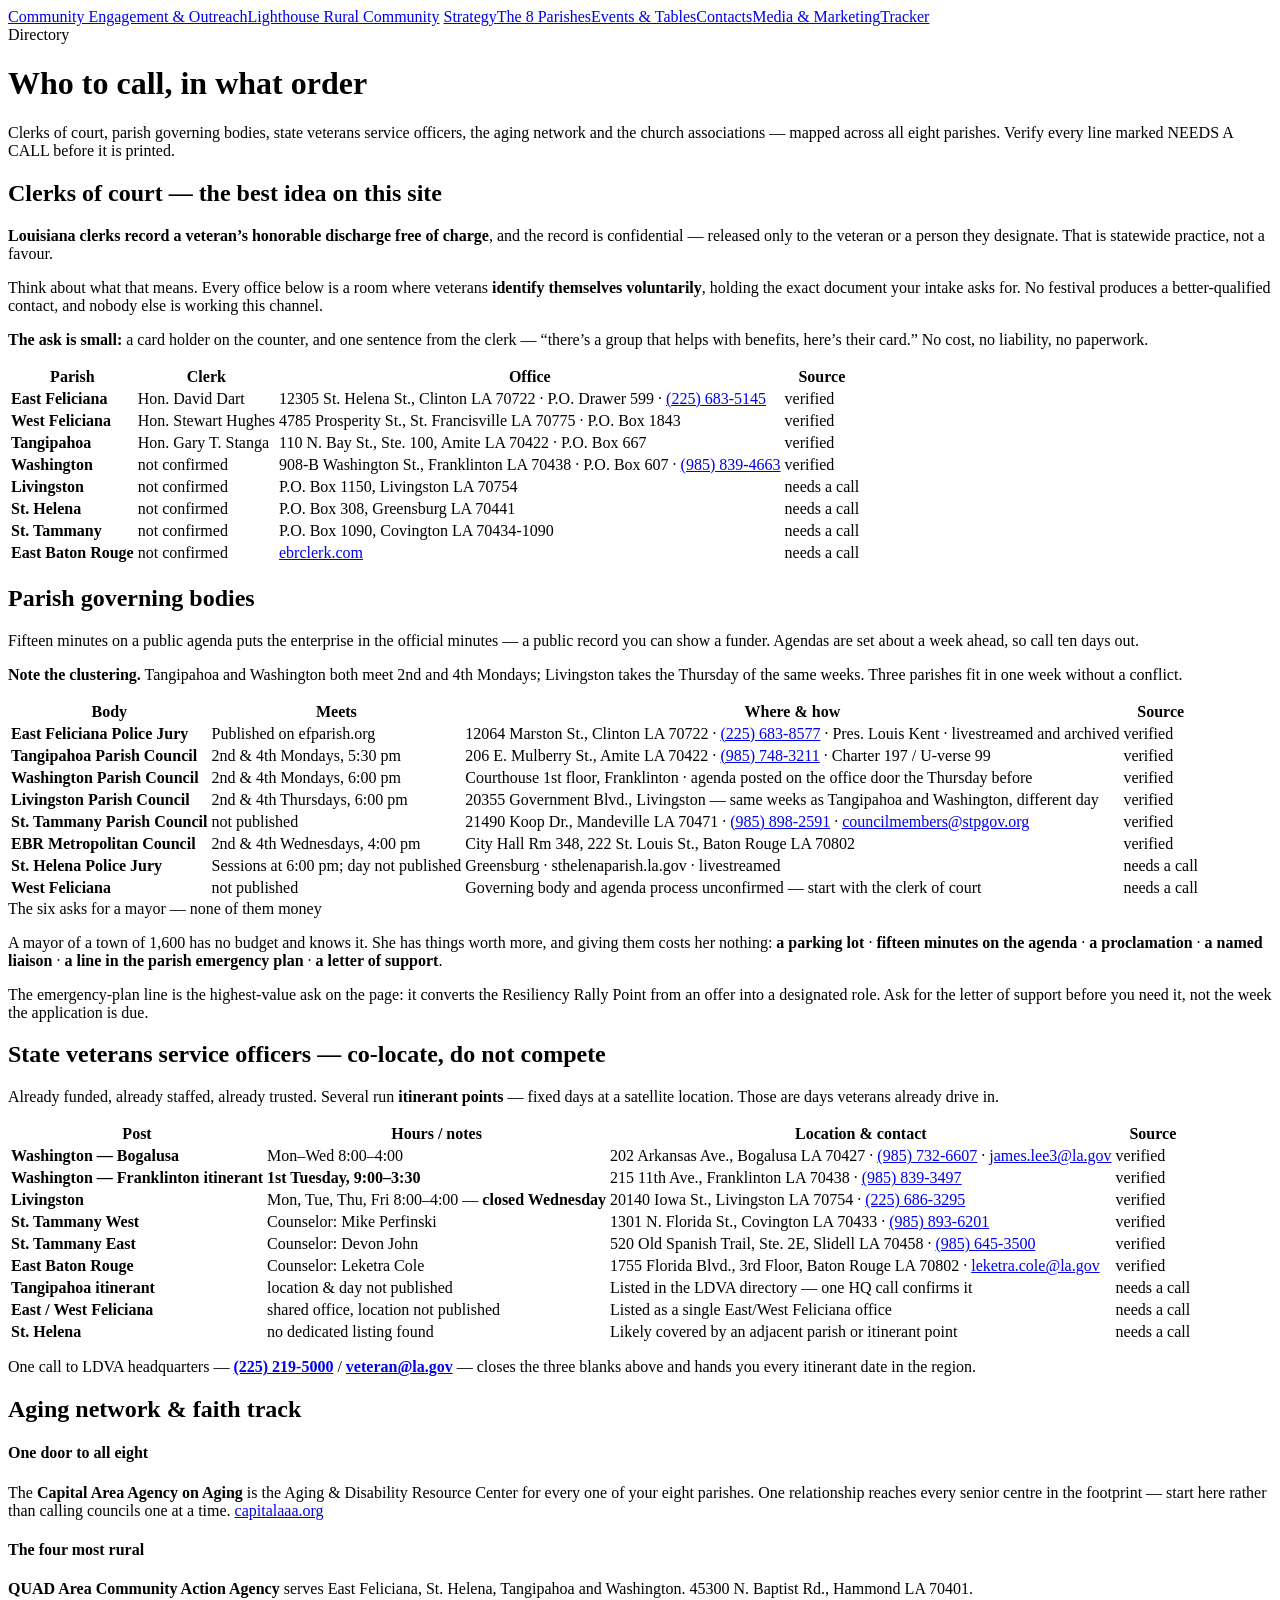
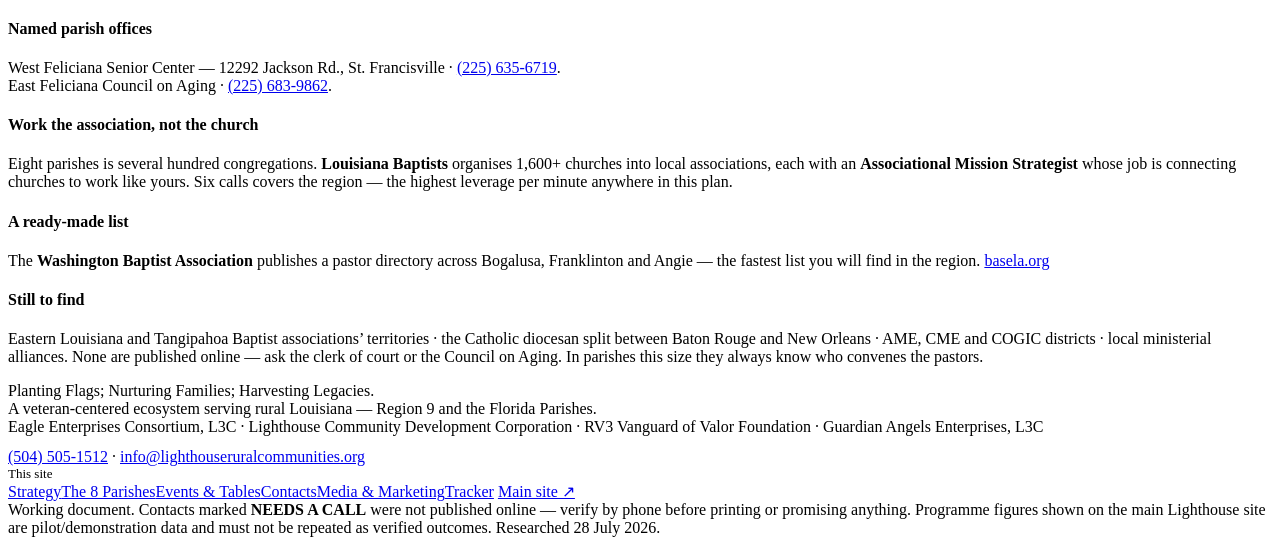
==== contacts.html @ fadeea3f "Add Community Engagement & Outreach site — strategy, parishes, events, contacts, media, tracker" ====
<!DOCTYPE html>
<html lang="en"><head>
<meta charset="utf-8"><meta name="viewport" content="width=device-width, initial-scale=1">
<title>Contacts Directory · Community Engagement & Outreach</title>
<meta name="description" content="Clerks of court, parish councils, LDVA service offices, aging network and faith associations across the eight parishes.">
<link rel="stylesheet" href="css/site.css">
</head><body>
<nav class="nav"><div class="wrap">
  <a class="brand" href="index.html">Community Engagement &amp; Outreach<span>Lighthouse Rural Community</span></a>
  <a class="l" href="index.html">Strategy</a><a class="l" href="parishes.html">The 8 Parishes</a><a class="l" href="events.html">Events & Tables</a><a class="l on" href="contacts.html">Contacts</a><a class="l" href="media.html">Media & Marketing</a><a class="l" href="tracker.html">Tracker</a>
</div></nav>
<header class="hero"><div class="wrap"><div class="kick">Directory</div><h1>Who to call, in what order</h1><p>Clerks of court, parish governing bodies, state veterans service officers, the aging network and the church associations &mdash; mapped across all eight parishes. Verify every line marked NEEDS A CALL before it is printed.</p></div></header>
<section class=""><div class="wrap">
<h2>Clerks of court &mdash; the best idea on this site</h2>
<p class="lead"><b>Louisiana clerks record a veteran&rsquo;s honorable discharge free of charge</b>, and the record is
confidential &mdash; released only to the veteran or a person they designate. That is statewide practice, not a favour.</p>
<p>Think about what that means. Every office below is a room where veterans <b>identify themselves voluntarily</b>,
holding the exact document your intake asks for. No festival produces a better-qualified contact, and nobody
else is working this channel.</p>
<p><b>The ask is small:</b> a card holder on the counter, and one sentence from the clerk &mdash; &ldquo;there&rsquo;s a group
that helps with benefits, here&rsquo;s their card.&rdquo; No cost, no liability, no paperwork.</p>
<div class="scroll"><table class="tbl"><thead><tr><th>Parish</th><th>Clerk</th><th>Office</th><th>Source</th></tr></thead><tbody><tr><td><b>East Feliciana</b></td><td>Hon. David Dart</td><td>12305 St. Helena St., Clinton LA 70722 &middot; P.O. Drawer 599 &middot; <a href="tel:2256835145">(225) 683-5145</a></td><td><span class="pill v">verified</span></td></tr><tr><td><b>West Feliciana</b></td><td>Hon. Stewart Hughes</td><td>4785 Prosperity St., St. Francisville LA 70775 &middot; P.O. Box 1843</td><td><span class="pill v">verified</span></td></tr><tr><td><b>Tangipahoa</b></td><td>Hon. Gary T. Stanga</td><td>110 N. Bay St., Ste. 100, Amite LA 70422 &middot; P.O. Box 667</td><td><span class="pill v">verified</span></td></tr><tr><td><b>Washington</b></td><td>not confirmed</td><td>908-B Washington St., Franklinton LA 70438 &middot; P.O. Box 607 &middot; <a href="tel:9858394663">(985) 839-4663</a></td><td><span class="pill v">verified</span></td></tr><tr><td><b>Livingston</b></td><td>not confirmed</td><td>P.O. Box 1150, Livingston LA 70754</td><td><span class="pill c">needs a call</span></td></tr><tr><td><b>St. Helena</b></td><td>not confirmed</td><td>P.O. Box 308, Greensburg LA 70441</td><td><span class="pill c">needs a call</span></td></tr><tr><td><b>St. Tammany</b></td><td>not confirmed</td><td>P.O. Box 1090, Covington LA 70434-1090</td><td><span class="pill c">needs a call</span></td></tr><tr><td><b>East Baton Rouge</b></td><td>not confirmed</td><td><a href="https://www.ebrclerk.com/" target="_blank" rel="noopener">ebrclerk.com</a></td><td><span class="pill c">needs a call</span></td></tr></tbody></table></div>
</div></section><section class="alt"><div class="wrap">
<h2>Parish governing bodies</h2>
<p class="lead">Fifteen minutes on a public agenda puts the enterprise in the official minutes &mdash; a public
record you can show a funder. Agendas are set about a week ahead, so call ten days out.</p>
<p><b>Note the clustering.</b> Tangipahoa and Washington both meet 2nd and 4th Mondays; Livingston takes the
Thursday of the same weeks. Three parishes fit in one week without a conflict.</p>
<div class="scroll"><table class="tbl"><thead><tr><th>Body</th><th>Meets</th><th>Where &amp; how</th><th>Source</th></tr></thead><tbody><tr><td><b>East Feliciana Police Jury</b></td><td>Published on efparish.org</td><td>12064 Marston St., Clinton LA 70722 &middot; <a href="tel:2256838577">(225) 683-8577</a> &middot; Pres. Louis Kent &middot; livestreamed and archived</td><td><span class="pill v">verified</span></td></tr><tr><td><b>Tangipahoa Parish Council</b></td><td>2nd &amp; 4th Mondays, 5:30 pm</td><td>206 E. Mulberry St., Amite LA 70422 &middot; <a href="tel:9857483211">(985) 748-3211</a> &middot; Charter 197 / U-verse 99</td><td><span class="pill v">verified</span></td></tr><tr><td><b>Washington Parish Council</b></td><td>2nd &amp; 4th Mondays, 6:00 pm</td><td>Courthouse 1st floor, Franklinton &middot; agenda posted on the office door the Thursday before</td><td><span class="pill v">verified</span></td></tr><tr><td><b>Livingston Parish Council</b></td><td>2nd &amp; 4th Thursdays, 6:00 pm</td><td>20355 Government Blvd., Livingston &mdash; same weeks as Tangipahoa and Washington, different day</td><td><span class="pill v">verified</span></td></tr><tr><td><b>St. Tammany Parish Council</b></td><td>not published</td><td>21490 Koop Dr., Mandeville LA 70471 &middot; <a href="tel:9858982591">(985) 898-2591</a> &middot; <a href="mailto:councilmembers@stpgov.org">councilmembers@stpgov.org</a></td><td><span class="pill v">verified</span></td></tr><tr><td><b>EBR Metropolitan Council</b></td><td>2nd &amp; 4th Wednesdays, 4:00 pm</td><td>City Hall Rm 348, 222 St. Louis St., Baton Rouge LA 70802</td><td><span class="pill v">verified</span></td></tr><tr><td><b>St. Helena Police Jury</b></td><td>Sessions at 6:00 pm; day not published</td><td>Greensburg &middot; sthelenaparish.la.gov &middot; livestreamed</td><td><span class="pill c">needs a call</span></td></tr><tr><td><b>West Feliciana</b></td><td>not published</td><td>Governing body and agenda process unconfirmed &mdash; start with the clerk of court</td><td><span class="pill c">needs a call</span></td></tr></tbody></table></div>
<div class="callout"><div class="k">The six asks for a mayor &mdash; none of them money</div><p>A mayor of a town of 1,600 has no budget and knows it. She has things worth more, and giving them costs her nothing: <b>a parking lot</b> &middot; <b>fifteen minutes on the agenda</b> &middot; <b>a proclamation</b> &middot; <b>a named liaison</b> &middot; <b>a line in the parish emergency plan</b> &middot; <b>a letter of support</b>.</p><p>The emergency-plan line is the highest-value ask on the page: it converts the Resiliency Rally Point from an offer into a designated role. Ask for the letter of support before you need it, not the week the application is due.</p></div>
</div></section><section class=""><div class="wrap">
<h2>State veterans service officers &mdash; co-locate, do not compete</h2>
<p class="lead">Already funded, already staffed, already trusted. Several run <b>itinerant points</b> &mdash; fixed
days at a satellite location. Those are days veterans already drive in.</p>
<div class="scroll"><table class="tbl"><thead><tr><th>Post</th><th>Hours / notes</th><th>Location &amp; contact</th><th>Source</th></tr></thead><tbody><tr><td><b>Washington &mdash; Bogalusa</b></td><td>Mon&ndash;Wed 8:00&ndash;4:00</td><td>202 Arkansas Ave., Bogalusa LA 70427 &middot; <a href="tel:9857326607">(985) 732-6607</a> &middot; <a href="mailto:james.lee3@la.gov">james.lee3@la.gov</a></td><td><span class="pill v">verified</span></td></tr><tr><td><b>Washington &mdash; Franklinton itinerant</b></td><td><b>1st Tuesday, 9:00&ndash;3:30</b></td><td>215 11th Ave., Franklinton LA 70438 &middot; <a href="tel:9858393497">(985) 839-3497</a></td><td><span class="pill v">verified</span></td></tr><tr><td><b>Livingston</b></td><td>Mon, Tue, Thu, Fri 8:00&ndash;4:00 &mdash; <b>closed Wednesday</b></td><td>20140 Iowa St., Livingston LA 70754 &middot; <a href="tel:2256863295">(225) 686-3295</a></td><td><span class="pill v">verified</span></td></tr><tr><td><b>St. Tammany West</b></td><td>Counselor: Mike Perfinski</td><td>1301 N. Florida St., Covington LA 70433 &middot; <a href="tel:9858936201">(985) 893-6201</a></td><td><span class="pill v">verified</span></td></tr><tr><td><b>St. Tammany East</b></td><td>Counselor: Devon John</td><td>520 Old Spanish Trail, Ste. 2E, Slidell LA 70458 &middot; <a href="tel:9856453500">(985) 645-3500</a></td><td><span class="pill v">verified</span></td></tr><tr><td><b>East Baton Rouge</b></td><td>Counselor: Leketra Cole</td><td>1755 Florida Blvd., 3rd Floor, Baton Rouge LA 70802 &middot; <a href="mailto:leketra.cole@la.gov">leketra.cole@la.gov</a></td><td><span class="pill v">verified</span></td></tr><tr><td><b>Tangipahoa itinerant</b></td><td>location &amp; day not published</td><td>Listed in the LDVA directory &mdash; one HQ call confirms it</td><td><span class="pill c">needs a call</span></td></tr><tr><td><b>East / West Feliciana</b></td><td>shared office, location not published</td><td>Listed as a single East/West Feliciana office</td><td><span class="pill c">needs a call</span></td></tr><tr><td><b>St. Helena</b></td><td>no dedicated listing found</td><td>Likely covered by an adjacent parish or itinerant point</td><td><span class="pill c">needs a call</span></td></tr></tbody></table></div>
<p style="margin-top:14px">One call to LDVA headquarters &mdash; <b><a href="tel:2252195000">(225) 219-5000</a></b> /
<b><a href="mailto:veteran@la.gov">veteran@la.gov</a></b> &mdash; closes the three blanks above and hands you every
itinerant date in the region.</p>
</div></section><section class="alt"><div class="wrap">
<h2>Aging network &amp; faith track</h2>
<div class="grid">
<div class="card green"><h4>One door to all eight</h4>
<p>The <b>Capital Area Agency on Aging</b> is the Aging &amp; Disability Resource Center for every one of your eight
parishes. One relationship reaches every senior centre in the footprint &mdash; start here rather than calling
councils one at a time. <a href="https://www.capitalaaa.org/services-by-parish/" target="_blank" rel="noopener">capitalaaa.org</a></p></div>
<div class="card green"><h4>The four most rural</h4>
<p><b>QUAD Area Community Action Agency</b> serves East Feliciana, St. Helena, Tangipahoa and Washington.
45300 N. Baptist Rd., Hammond LA 70401.</p></div>
<div class="card green"><h4>Named parish offices</h4>
<p>West Feliciana Senior Center &mdash; 12292 Jackson Rd., St. Francisville &middot;
<a href="tel:2256356719">(225) 635-6719</a>.<br>
East Feliciana Council on Aging &middot; <a href="tel:2256839862">(225) 683-9862</a>.</p></div>
<div class="card gold"><h4>Work the association, not the church</h4>
<p>Eight parishes is several hundred congregations. <b>Louisiana Baptists</b> organises 1,600+ churches into local
associations, each with an <b>Associational Mission Strategist</b> whose job is connecting churches to work like
yours. Six calls covers the region &mdash; the highest leverage per minute anywhere in this plan.</p></div>
<div class="card gold"><h4>A ready-made list</h4>
<p>The <b>Washington Baptist Association</b> publishes a pastor directory across Bogalusa, Franklinton and Angie &mdash;
the fastest list you will find in the region. <a href="https://basela.org/washington-baptist-association/" target="_blank" rel="noopener">basela.org</a></p></div>
<div class="card gold"><h4>Still to find</h4>
<p>Eastern Louisiana and Tangipahoa Baptist associations&rsquo; territories &middot; the Catholic diocesan split between
Baton Rouge and New Orleans &middot; AME, CME and COGIC districts &middot; local ministerial alliances. None are published
online &mdash; ask the clerk of court or the Council on Aging. In parishes this size they always know who convenes
the pastors.</p></div>
</div>
</div></section>
<footer><div class="wrap">
  <div><div class="t">Planting Flags; Nurturing Families; Harvesting Legacies.</div>
    <div class="s">A veteran-centered ecosystem serving rural Louisiana &mdash; Region 9 and the Florida Parishes.<br>
    Eagle Enterprises Consortium, L3C &middot; Lighthouse Community Development Corporation &middot;
    RV3 Vanguard of Valor Foundation &middot; Guardian Angels Enterprises, L3C</div>
    <div class="s" style="margin-top:12px"><a href="tel:5045051512">(504) 505-1512</a> &middot;
    <a href="mailto:info@lighthouseruralcommunities.org">info@lighthouseruralcommunities.org</a></div></div>
  <div class="fnav"><div class="t" style="font-size:13px">This site</div><a href="index.html">Strategy</a><a href="parishes.html">The 8 Parishes</a><a href="events.html">Events & Tables</a><a href="contacts.html">Contacts</a><a href="media.html">Media & Marketing</a><a href="tracker.html">Tracker</a>
    <a href="https://www.lighthouseruralcommunities.org" target="_blank" rel="noopener">Main site &#8599;</a></div>
</div></footer>
<div class="disclaim"><div class="wrap">Working document. Contacts marked <b>NEEDS A CALL</b> were not published
online &mdash; verify by phone before printing or promising anything. Programme figures shown on the main
Lighthouse site are pilot/demonstration data and must not be repeated as verified outcomes.
Researched 28 July 2026.</div></div>
</body></html>
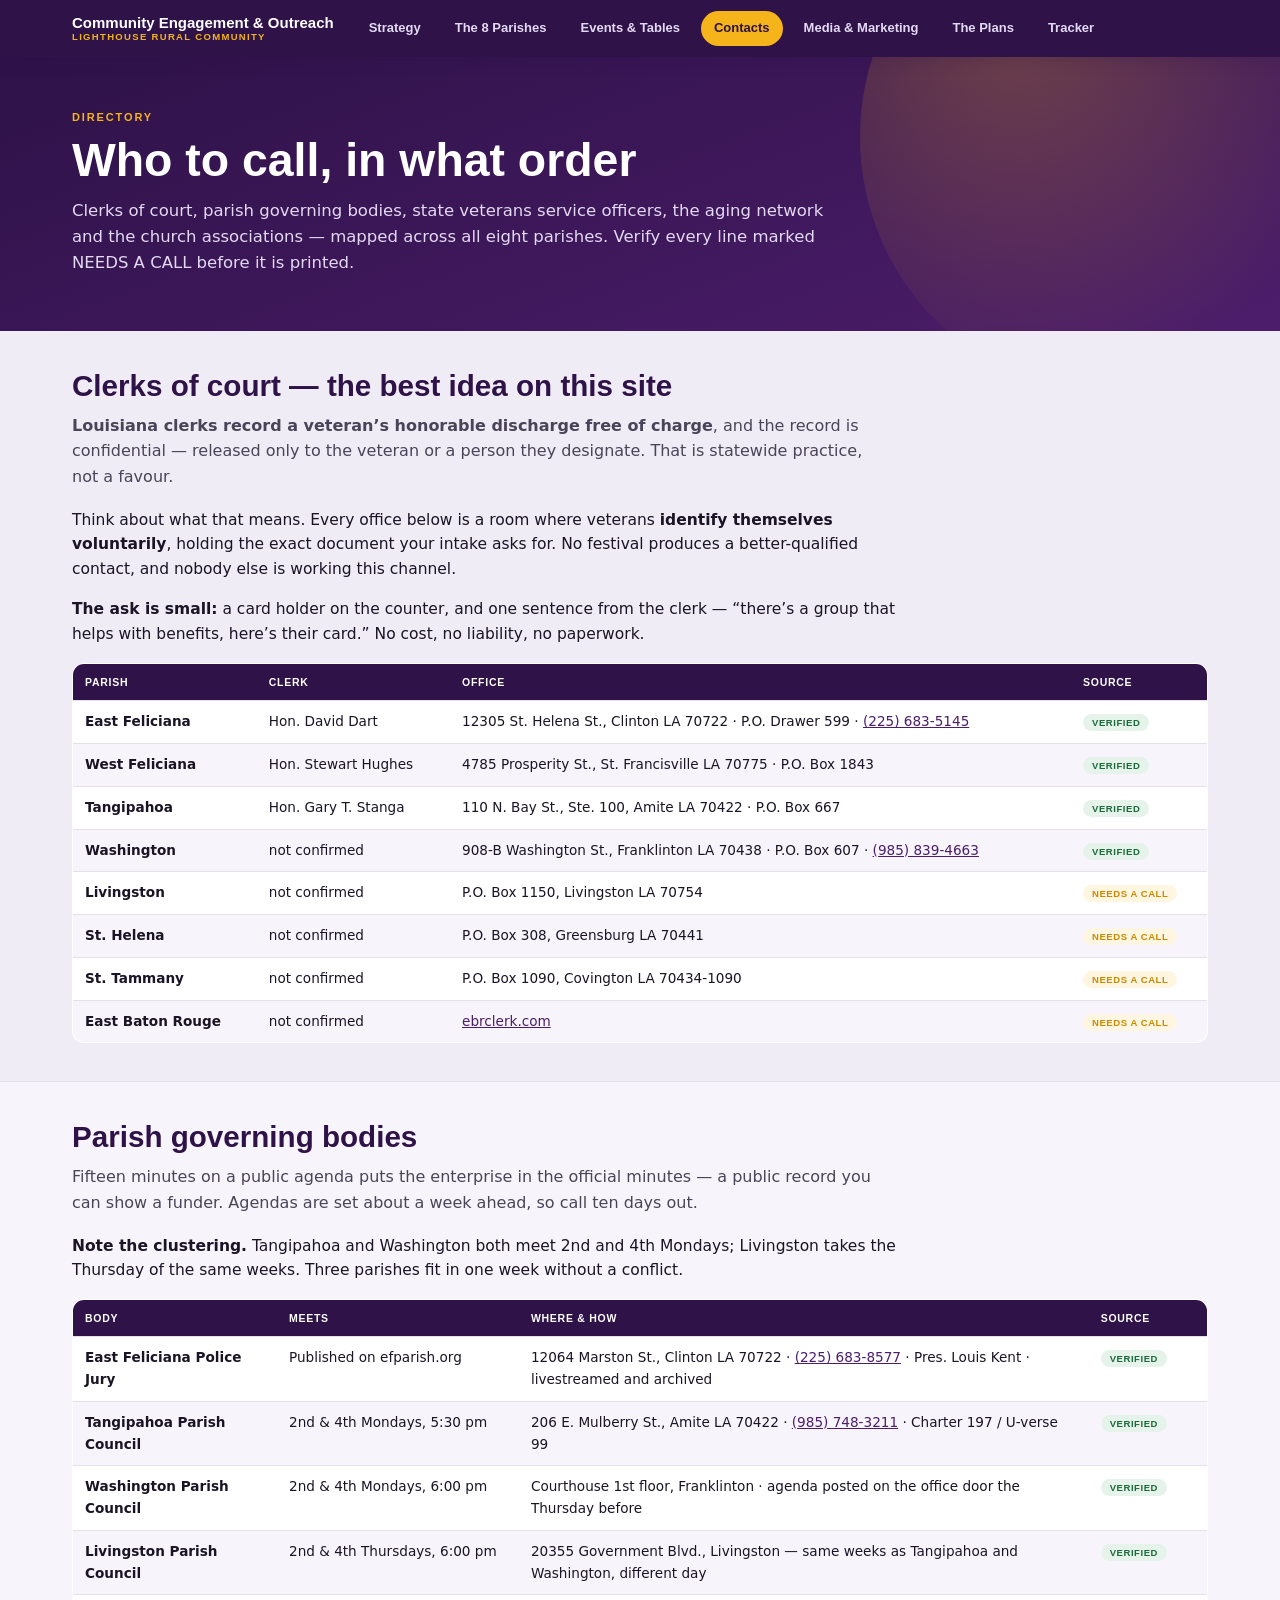
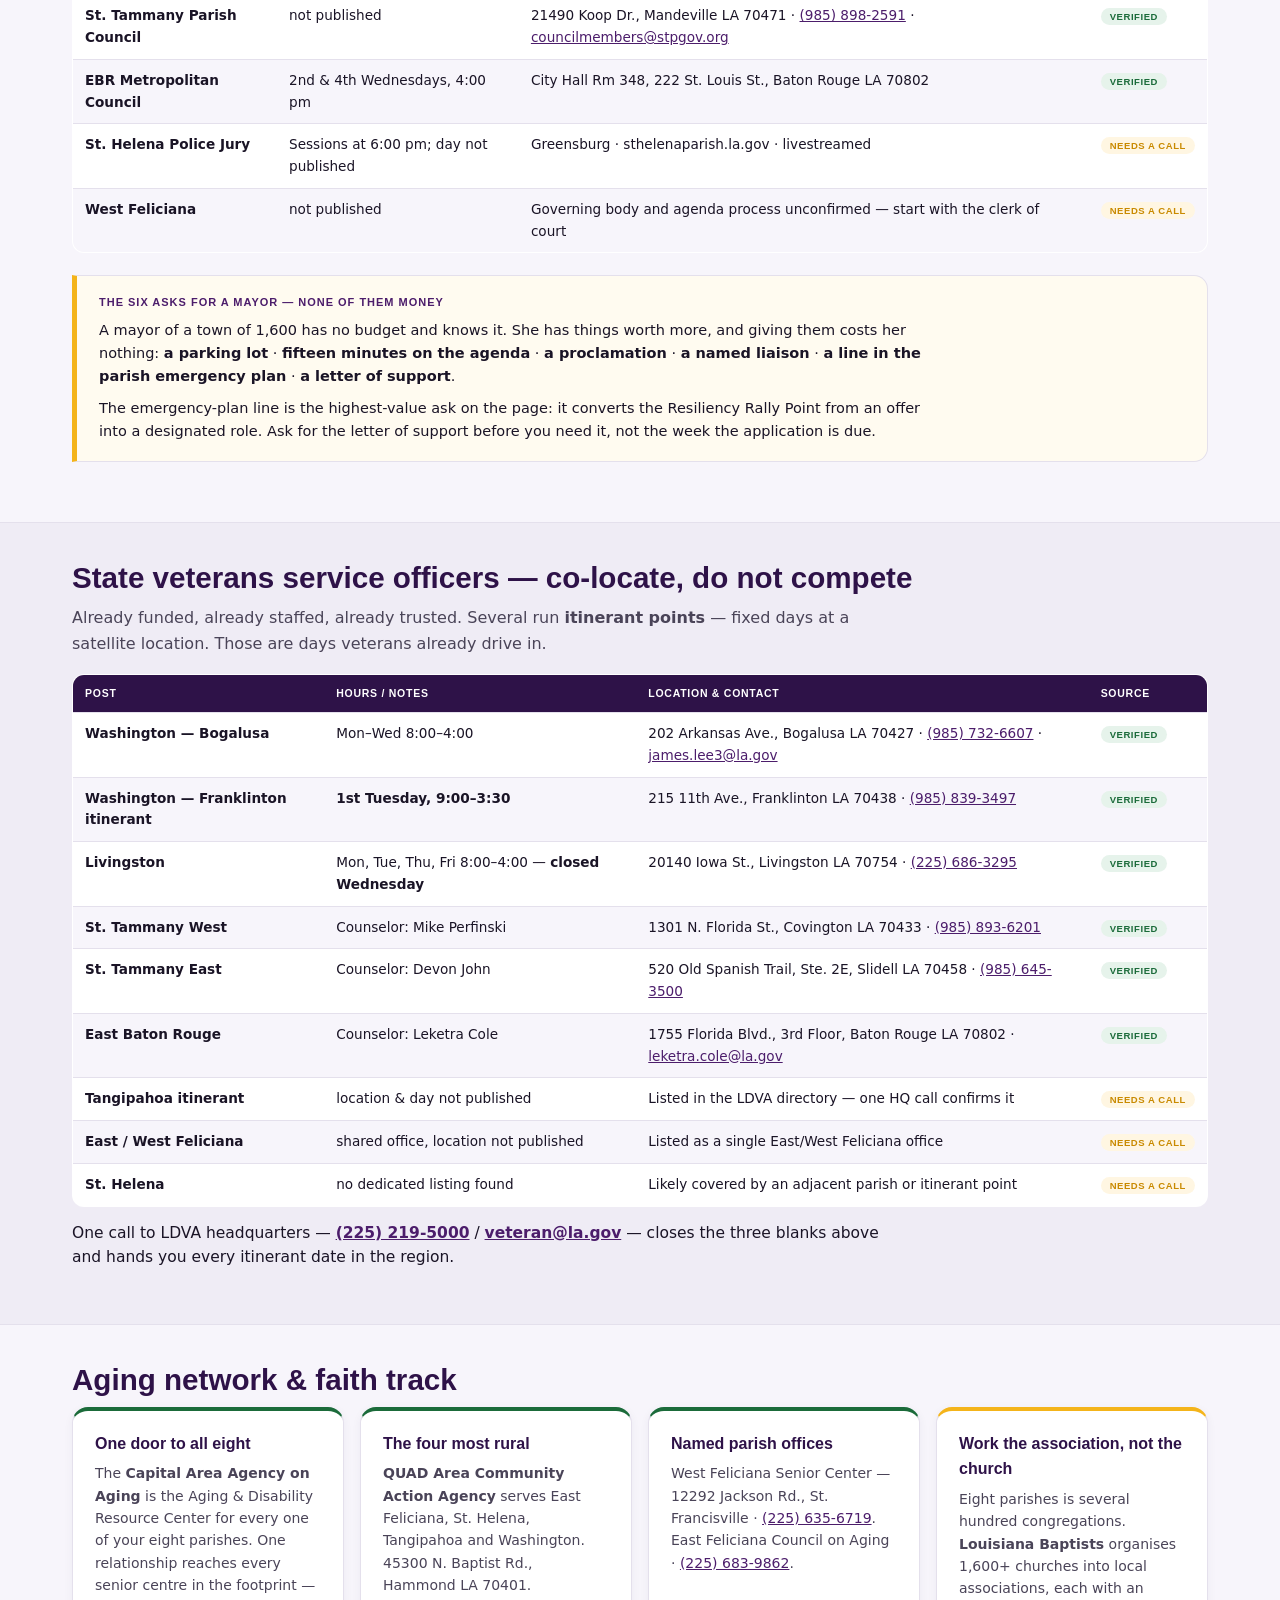
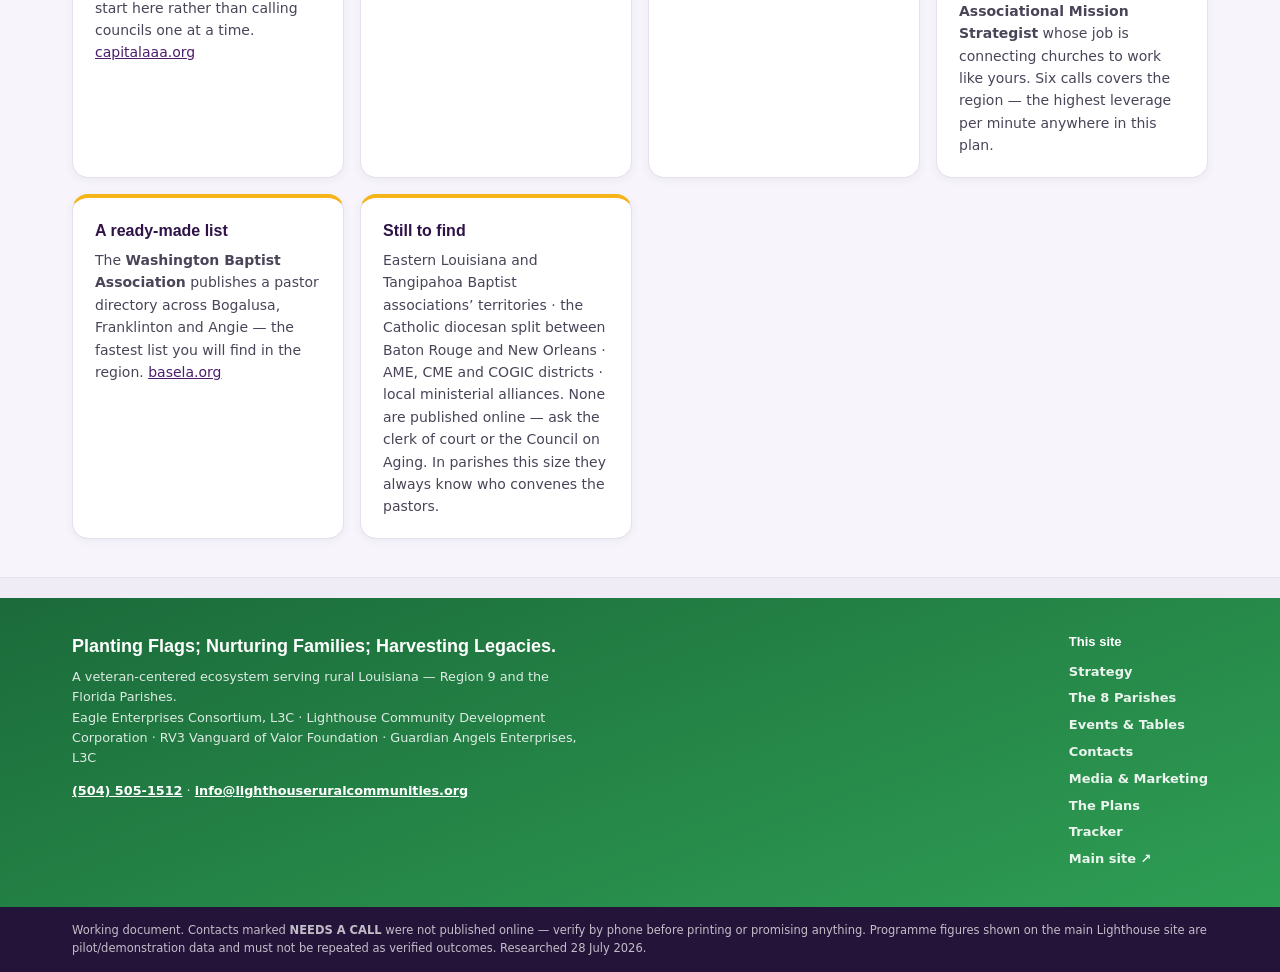
==== commit 15258f58: "Turn all three plans into full pages; add Plans section to the nav" ====
--- a/contacts.html
+++ b/contacts.html
@@ -7,7 +7,7 @@
 </head><body>
 <nav class="nav"><div class="wrap">
   <a class="brand" href="index.html">Community Engagement &amp; Outreach<span>Lighthouse Rural Community</span></a>
-  <a class="l" href="index.html">Strategy</a><a class="l" href="parishes.html">The 8 Parishes</a><a class="l" href="events.html">Events & Tables</a><a class="l on" href="contacts.html">Contacts</a><a class="l" href="media.html">Media & Marketing</a><a class="l" href="tracker.html">Tracker</a>
+  <a class="l" href="index.html">Strategy</a><a class="l" href="parishes.html">The 8 Parishes</a><a class="l" href="events.html">Events & Tables</a><a class="l on" href="contacts.html">Contacts</a><a class="l" href="media.html">Media & Marketing</a><a class="l" href="plans.html">The Plans</a><a class="l" href="tracker.html">Tracker</a>
 </div></nav>
 <header class="hero"><div class="wrap"><div class="kick">Directory</div><h1>Who to call, in what order</h1><p>Clerks of court, parish governing bodies, state veterans service officers, the aging network and the church associations &mdash; mapped across all eight parishes. Verify every line marked NEEDS A CALL before it is printed.</p></div></header>
 <section class=""><div class="wrap">
@@ -71,8 +71,7 @@
     RV3 Vanguard of Valor Foundation &middot; Guardian Angels Enterprises, L3C</div>
     <div class="s" style="margin-top:12px"><a href="tel:5045051512">(504) 505-1512</a> &middot;
     <a href="mailto:info@lighthouseruralcommunities.org">info@lighthouseruralcommunities.org</a></div></div>
-  <div class="fnav"><div class="t" style="font-size:13px">This site</div><a href="index.html">Strategy</a><a href="parishes.html">The 8 Parishes</a><a href="events.html">Events & Tables</a><a href="contacts.html">Contacts</a><a href="media.html">Media & Marketing</a><a href="tracker.html">Tracker</a>
-    <a href="https://www.lighthouseruralcommunities.org" target="_blank" rel="noopener">Main site &#8599;</a></div>
+  <div class="fnav"><div class="t" style="font-size:13px">This site</div><a href="index.html">Strategy</a><a href="parishes.html">The 8 Parishes</a><a href="events.html">Events & Tables</a><a href="contacts.html">Contacts</a><a href="media.html">Media & Marketing</a><a href="plans.html">The Plans</a><a href="tracker.html">Tracker</a><a href="https://www.lighthouseruralcommunities.org" target="_blank" rel="noopener">Main site &#8599;</a></div>
 </div></footer>
 <div class="disclaim"><div class="wrap">Working document. Contacts marked <b>NEEDS A CALL</b> were not published
 online &mdash; verify by phone before printing or promising anything. Programme figures shown on the main
--- a/css/site.css
+++ b/css/site.css
@@ -0,0 +1,107 @@
+@import url('https://fonts.googleapis.com/css2?family=Outfit:wght@500;600;700;800;900&display=swap');
+:root{--purple:#2E1248;--purple2:#4C1D6B;--purple3:#6B3A94;--gold:#F4B41A;--gold-d:#C98A00;
+--green:#1B6B3A;--green-l:#2E9E54;--red:#B3261E;--amber:#B77500;--blue:#1B4C86;
+--ink:#1A1426;--muted:#4A4458;--line:#E4E0EC;--bg:#EFECF5;--alt:#F7F5FB}
+*{box-sizing:border-box}
+body{margin:0;background:var(--bg);color:var(--ink);font-family:'Segoe UI',system-ui,-apple-system,sans-serif;font-size:15.5px;line-height:1.6}
+.dsp,h1,h2,h3,h4{font-family:'Outfit',sans-serif}
+a{color:var(--purple2)}
+.wrap{max-width:1180px;margin:0 auto;padding:0 22px}
+
+/* nav */
+.nav{background:var(--purple);position:sticky;top:0;z-index:50;box-shadow:0 2px 14px rgba(46,18,72,.25)}
+.nav .wrap{display:flex;align-items:center;gap:8px;flex-wrap:wrap;padding-top:11px;padding-bottom:11px}
+.brand{font-family:'Outfit',sans-serif;font-weight:900;font-size:15px;color:#fff;text-decoration:none;margin-right:14px;line-height:1.15}
+.brand span{display:block;font-size:9.5px;font-weight:700;letter-spacing:.14em;text-transform:uppercase;color:var(--gold)}
+.nav a.l{color:#E3D9F2;text-decoration:none;font-family:'Outfit',sans-serif;font-weight:700;font-size:13px;
+padding:7px 13px;border-radius:999px}
+.nav a.l:hover{background:rgba(255,255,255,.10);color:#fff}
+.nav a.l.on{background:var(--gold);color:var(--purple)}
+
+/* hero */
+.hero{background:linear-gradient(160deg,#2E1248 0%,#4C1D6B 100%);color:#fff;position:relative;overflow:hidden}
+.hero:after{content:"";position:absolute;top:-180px;right:-100px;width:520px;height:520px;border-radius:50%;
+background:radial-gradient(circle at 30% 30%,rgba(244,180,26,.26),rgba(244,180,26,0) 70%)}
+.hero .wrap{padding-top:52px;padding-bottom:48px;position:relative;z-index:2}
+.kick{font-family:'Outfit',sans-serif;font-size:11px;letter-spacing:.17em;text-transform:uppercase;font-weight:800;color:var(--gold);margin-bottom:10px}
+.hero h1{font-size:clamp(1.8rem,4.4vw,2.9rem);font-weight:900;margin:0 0 12px;line-height:1.06}
+.hero p{color:#E3D9F2;font-size:16.5px;max-width:760px;margin:0 0 6px}
+.hero .tag{font-family:'Outfit',sans-serif;font-size:13px;color:var(--gold);font-weight:700;margin-top:16px}
+
+/* stats */
+.stats{display:grid;grid-template-columns:repeat(auto-fit,minmax(150px,1fr));border:1px solid #D8D2E4;
+border-radius:14px;overflow:hidden;background:#fff;margin:26px 0}
+.stats div{padding:16px 18px;border-right:1px solid #D8D2E4}
+.stats div:last-child{border-right:none}
+.stats b{font-family:'Outfit',sans-serif;font-size:26px;font-weight:900;display:block;line-height:1}
+.stats span{font-size:10px;letter-spacing:.09em;text-transform:uppercase;color:var(--muted);font-weight:600}
+
+/* sections */
+section{padding:38px 0}
+section.alt{background:var(--alt);border-top:1px solid var(--line);border-bottom:1px solid var(--line)}
+h2{font-size:clamp(1.35rem,2.6vw,1.85rem);font-weight:800;color:var(--purple);margin:0 0 10px;line-height:1.15}
+h3{font-size:17px;font-weight:800;color:var(--purple);margin:26px 0 8px}
+.lead{color:var(--muted);font-size:16px;max-width:800px;margin:0 0 18px}
+p{max-width:840px}
+
+/* cards */
+.grid{display:grid;gap:16px;grid-template-columns:repeat(auto-fit,minmax(268px,1fr))}
+.card{background:#fff;border:1px solid var(--line);border-radius:16px;padding:20px 22px;box-shadow:0 2px 10px rgba(46,18,72,.05)}
+.card.gold{border-top:4px solid var(--gold)}
+.card.green{border-top:4px solid var(--green)}
+.card.red{border-top:4px solid var(--red)}
+.card h4{font-size:16px;font-weight:800;color:var(--purple);margin:0 0 6px}
+.card p{font-size:14px;color:var(--muted);margin:0}
+.card .num{font-family:'Outfit',sans-serif;font-size:11px;font-weight:800;letter-spacing:.1em;
+text-transform:uppercase;color:var(--gold-d);margin-bottom:6px}
+
+/* callout */
+.callout{background:#FFFBF0;border:1px solid var(--line);border-left:5px solid var(--gold);
+border-radius:0 14px 14px 0;padding:18px 22px;margin:22px 0}
+.callout .k{font-family:'Outfit',sans-serif;font-size:11px;font-weight:800;letter-spacing:.09em;
+text-transform:uppercase;color:var(--purple2);margin-bottom:7px}
+.callout p{margin:0 0 8px;font-size:14.5px}
+.callout p:last-child{margin-bottom:0}
+.warn{background:#FDF1F0;border-left-color:var(--red)}
+.warn .k{color:var(--red)}
+
+/* table */
+.tbl{width:100%;border-collapse:collapse;background:#fff;border:1px solid #D8D2E4;border-radius:12px;overflow:hidden;font-size:13.6px}
+.tbl th{background:var(--purple);color:#fff;font-family:'Outfit',sans-serif;font-size:10.5px;font-weight:800;
+letter-spacing:.07em;text-transform:uppercase;text-align:left;padding:10px 12px}
+.tbl td{padding:10px 12px;border-top:1px solid var(--line);vertical-align:top;color:var(--ink)}
+.tbl tr:nth-child(even) td{background:var(--alt)}
+.tbl td.c{color:var(--muted)}
+.scroll{overflow-x:auto;-webkit-overflow-scrolling:touch}
+.pill{font-family:'Outfit',sans-serif;font-size:9.5px;font-weight:800;letter-spacing:.06em;text-transform:uppercase;
+padding:3px 9px;border-radius:999px;background:#F1EEF6;color:var(--purple2);white-space:nowrap}
+.pill.v{background:#E6F3EB;color:var(--green)}
+.pill.c{background:#FFF6E2;color:var(--gold-d)}
+.pill.p{background:#FBE9E7;color:var(--red)}
+
+/* buttons */
+.btn{display:inline-flex;align-items:center;gap:8px;background:var(--purple);color:#fff;text-decoration:none;
+font-family:'Outfit',sans-serif;font-weight:700;font-size:14px;padding:12px 22px;border-radius:999px;margin:4px 6px 4px 0}
+.btn:hover{background:var(--purple2)}
+.btn.alt{background:#fff;color:var(--purple);border:1px solid var(--gold-d)}
+.btn.gold{background:var(--gold);color:var(--purple)}
+
+/* countdown */
+.cds{display:grid;gap:14px;grid-template-columns:repeat(auto-fit,minmax(240px,1fr));margin:20px 0}
+.cd{background:#fff;border:1px solid var(--line);border-top:4px solid var(--red);border-radius:14px;padding:16px 18px}
+.cd .t{font-family:'Outfit',sans-serif;font-weight:800;color:var(--purple);font-size:15px}
+.cd .w{font-size:12.5px;color:var(--muted);margin:2px 0 8px}
+.cd .n{font-family:'Outfit',sans-serif;font-weight:900;font-size:30px;color:var(--red);line-height:1}
+.cd .n small{font-size:11px;font-weight:700;color:var(--muted);letter-spacing:.08em;text-transform:uppercase}
+
+/* footer */
+footer{background:linear-gradient(160deg,#1B6B3A,#2E9E54);color:#fff;margin-top:20px}
+footer .wrap{padding:34px 22px;display:flex;justify-content:space-between;gap:22px;flex-wrap:wrap;align-items:flex-start}
+footer .t{font-family:'Outfit',sans-serif;font-weight:800;font-size:18px;margin-bottom:6px}
+footer .s{font-size:12.8px;color:rgba(255,255,255,.85);max-width:520px}
+footer a{color:#fff;font-weight:600}
+.fnav a{display:block;color:rgba(255,255,255,.9);text-decoration:none;font-size:13px;padding:3px 0}
+.fnav a:hover{color:#fff;text-decoration:underline}
+.disclaim{background:#25143A;color:rgba(255,255,255,.72);font-size:11.5px}
+.disclaim .wrap{padding:14px 22px}
+@media(max-width:640px){.stats div{border-right:none;border-bottom:1px solid #D8D2E4}}
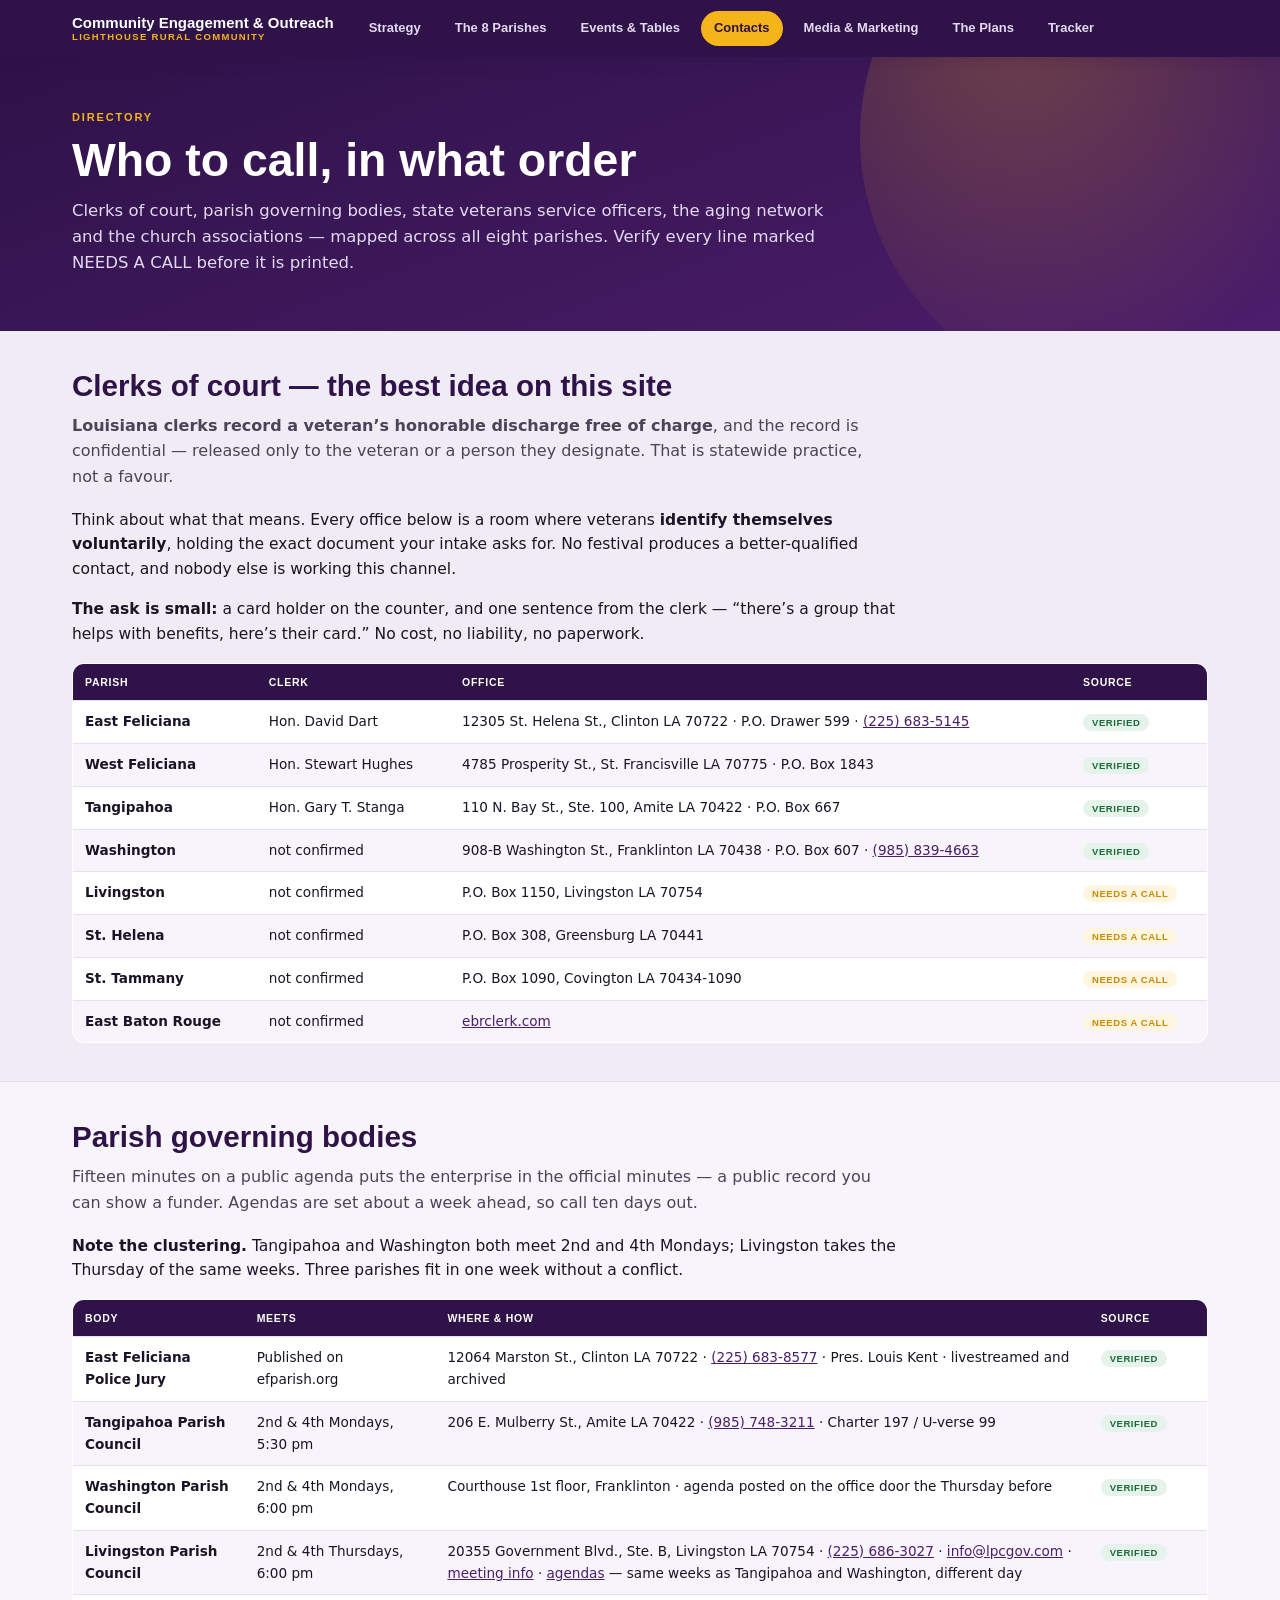
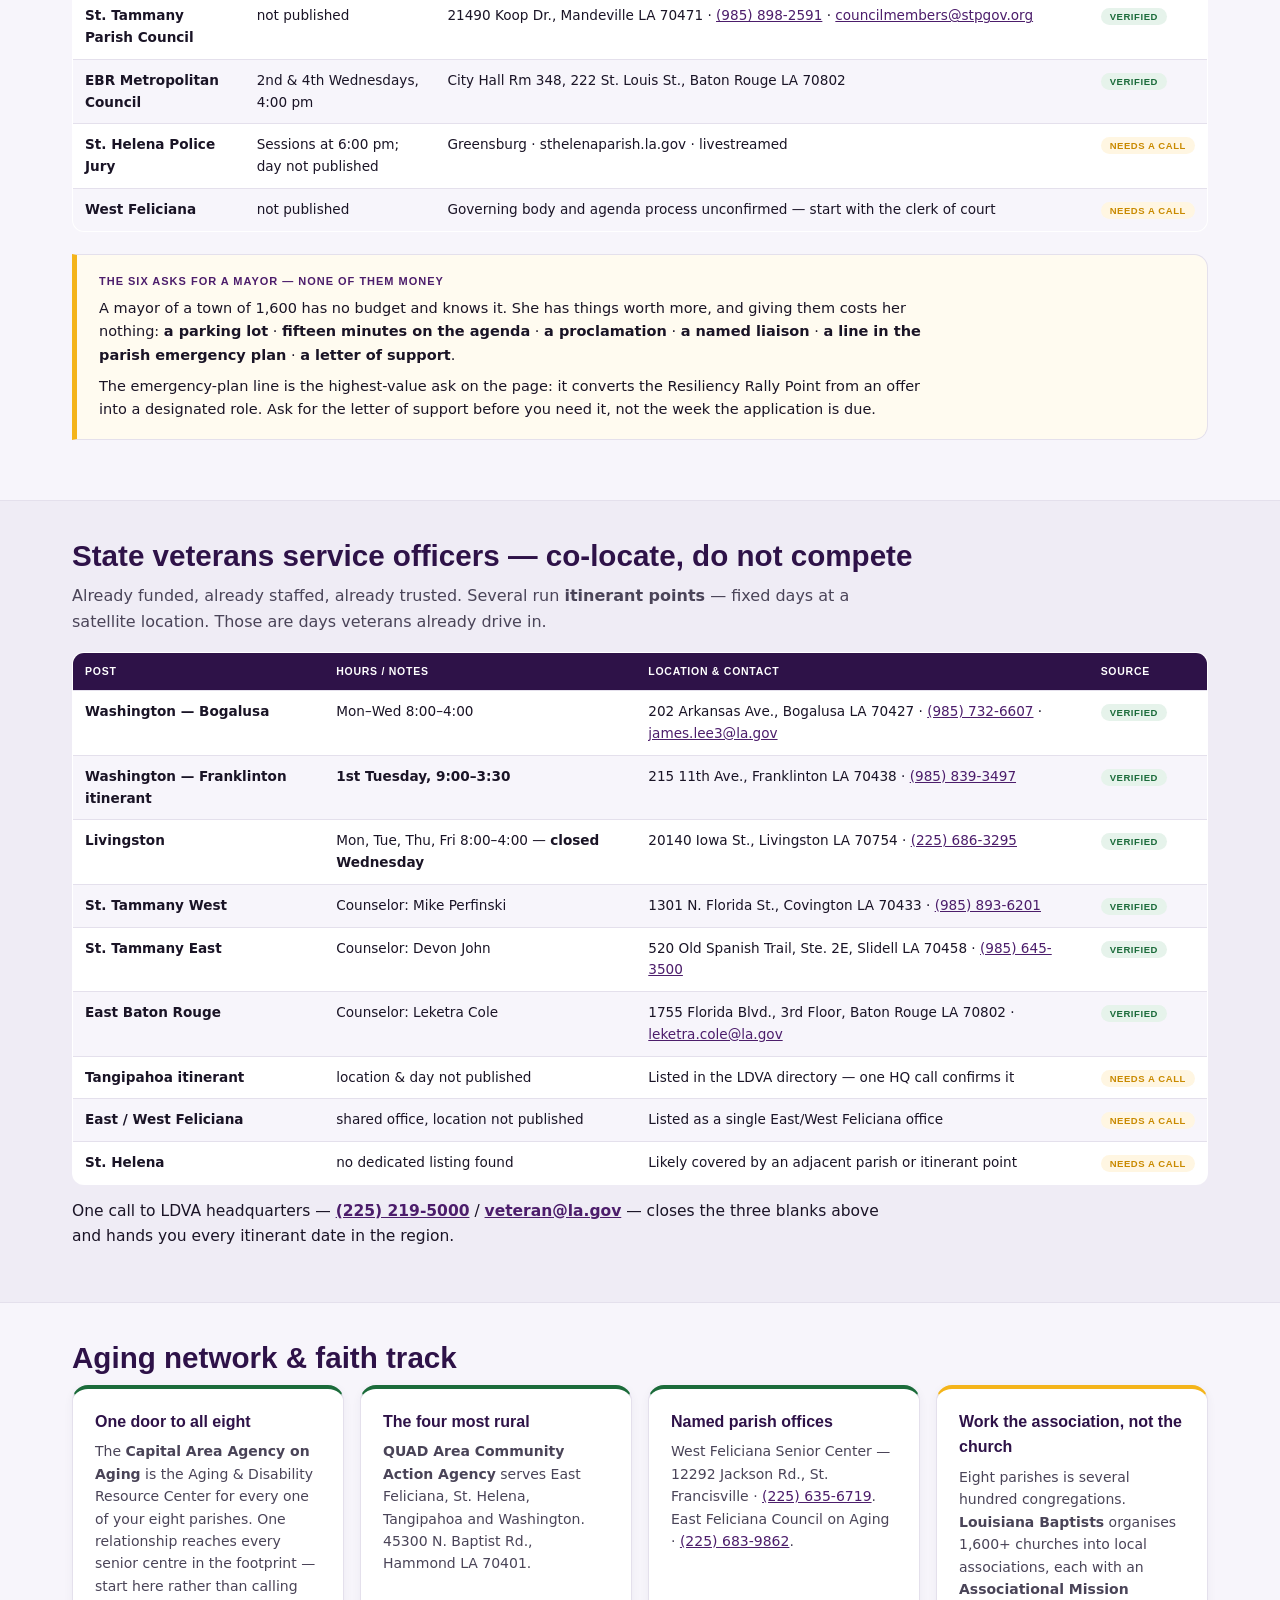
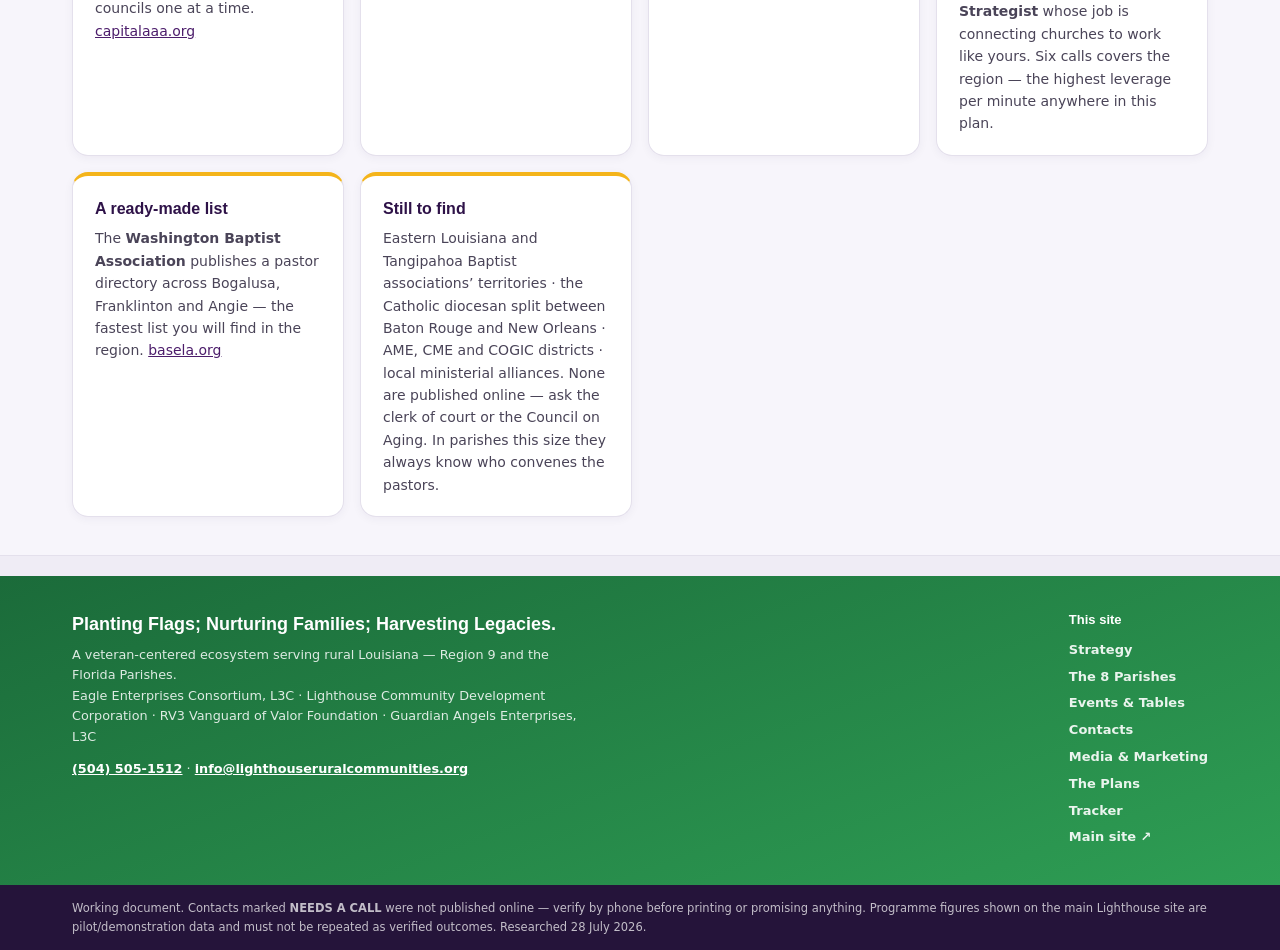
==== commit e3c9fbca: "Enrich Livingston Parish Council contact with verified phone, email and suite; restore West Felician" ====
--- a/contacts.html
+++ b/contacts.html
@@ -26,7 +26,7 @@
 record you can show a funder. Agendas are set about a week ahead, so call ten days out.</p>
 <p><b>Note the clustering.</b> Tangipahoa and Washington both meet 2nd and 4th Mondays; Livingston takes the
 Thursday of the same weeks. Three parishes fit in one week without a conflict.</p>
-<div class="scroll"><table class="tbl"><thead><tr><th>Body</th><th>Meets</th><th>Where &amp; how</th><th>Source</th></tr></thead><tbody><tr><td><b>East Feliciana Police Jury</b></td><td>Published on efparish.org</td><td>12064 Marston St., Clinton LA 70722 &middot; <a href="tel:2256838577">(225) 683-8577</a> &middot; Pres. Louis Kent &middot; livestreamed and archived</td><td><span class="pill v">verified</span></td></tr><tr><td><b>Tangipahoa Parish Council</b></td><td>2nd &amp; 4th Mondays, 5:30 pm</td><td>206 E. Mulberry St., Amite LA 70422 &middot; <a href="tel:9857483211">(985) 748-3211</a> &middot; Charter 197 / U-verse 99</td><td><span class="pill v">verified</span></td></tr><tr><td><b>Washington Parish Council</b></td><td>2nd &amp; 4th Mondays, 6:00 pm</td><td>Courthouse 1st floor, Franklinton &middot; agenda posted on the office door the Thursday before</td><td><span class="pill v">verified</span></td></tr><tr><td><b>Livingston Parish Council</b></td><td>2nd &amp; 4th Thursdays, 6:00 pm</td><td>20355 Government Blvd., Livingston &mdash; same weeks as Tangipahoa and Washington, different day</td><td><span class="pill v">verified</span></td></tr><tr><td><b>St. Tammany Parish Council</b></td><td>not published</td><td>21490 Koop Dr., Mandeville LA 70471 &middot; <a href="tel:9858982591">(985) 898-2591</a> &middot; <a href="mailto:councilmembers@stpgov.org">councilmembers@stpgov.org</a></td><td><span class="pill v">verified</span></td></tr><tr><td><b>EBR Metropolitan Council</b></td><td>2nd &amp; 4th Wednesdays, 4:00 pm</td><td>City Hall Rm 348, 222 St. Louis St., Baton Rouge LA 70802</td><td><span class="pill v">verified</span></td></tr><tr><td><b>St. Helena Police Jury</b></td><td>Sessions at 6:00 pm; day not published</td><td>Greensburg &middot; sthelenaparish.la.gov &middot; livestreamed</td><td><span class="pill c">needs a call</span></td></tr><tr><td><b>West Feliciana</b></td><td>not published</td><td>Governing body and agenda process unconfirmed &mdash; start with the clerk of court</td><td><span class="pill c">needs a call</span></td></tr></tbody></table></div>
+<div class="scroll"><table class="tbl"><thead><tr><th>Body</th><th>Meets</th><th>Where &amp; how</th><th>Source</th></tr></thead><tbody><tr><td><b>East Feliciana Police Jury</b></td><td>Published on efparish.org</td><td>12064 Marston St., Clinton LA 70722 &middot; <a href="tel:2256838577">(225) 683-8577</a> &middot; Pres. Louis Kent &middot; livestreamed and archived</td><td><span class="pill v">verified</span></td></tr><tr><td><b>Tangipahoa Parish Council</b></td><td>2nd &amp; 4th Mondays, 5:30 pm</td><td>206 E. Mulberry St., Amite LA 70422 &middot; <a href="tel:9857483211">(985) 748-3211</a> &middot; Charter 197 / U-verse 99</td><td><span class="pill v">verified</span></td></tr><tr><td><b>Washington Parish Council</b></td><td>2nd &amp; 4th Mondays, 6:00 pm</td><td>Courthouse 1st floor, Franklinton &middot; agenda posted on the office door the Thursday before</td><td><span class="pill v">verified</span></td></tr><tr><td><b>Livingston Parish Council</b></td><td>2nd &amp; 4th Thursdays, 6:00 pm</td><td>20355 Government Blvd., Ste. B, Livingston LA 70754 &middot; <a href="tel:2256863027">(225) 686-3027</a> &middot; <a href="mailto:info@lpcgov.com">info@lpcgov.com</a> &middot; <a href="https://www.livingstonparishcouncil.com/172/Meeting-Information" target="_blank" rel="noopener">meeting info</a> &middot; <a href="https://www.livingstonparishcouncil.com/agendacenter" target="_blank" rel="noopener">agendas</a> &mdash; same weeks as Tangipahoa and Washington, different day</td><td><span class="pill v">verified</span></td></tr><tr><td><b>St. Tammany Parish Council</b></td><td>not published</td><td>21490 Koop Dr., Mandeville LA 70471 &middot; <a href="tel:9858982591">(985) 898-2591</a> &middot; <a href="mailto:councilmembers@stpgov.org">councilmembers@stpgov.org</a></td><td><span class="pill v">verified</span></td></tr><tr><td><b>EBR Metropolitan Council</b></td><td>2nd &amp; 4th Wednesdays, 4:00 pm</td><td>City Hall Rm 348, 222 St. Louis St., Baton Rouge LA 70802</td><td><span class="pill v">verified</span></td></tr><tr><td><b>St. Helena Police Jury</b></td><td>Sessions at 6:00 pm; day not published</td><td>Greensburg &middot; sthelenaparish.la.gov &middot; livestreamed</td><td><span class="pill c">needs a call</span></td></tr><tr><td><b>West Feliciana</b></td><td>not published</td><td>Governing body and agenda process unconfirmed &mdash; start with the clerk of court</td><td><span class="pill c">needs a call</span></td></tr></tbody></table></div>
 <div class="callout"><div class="k">The six asks for a mayor &mdash; none of them money</div><p>A mayor of a town of 1,600 has no budget and knows it. She has things worth more, and giving them costs her nothing: <b>a parking lot</b> &middot; <b>fifteen minutes on the agenda</b> &middot; <b>a proclamation</b> &middot; <b>a named liaison</b> &middot; <b>a line in the parish emergency plan</b> &middot; <b>a letter of support</b>.</p><p>The emergency-plan line is the highest-value ask on the page: it converts the Resiliency Rally Point from an offer into a designated role. Ask for the letter of support before you need it, not the week the application is due.</p></div>
 </div></section><section class=""><div class="wrap">
 <h2>State veterans service officers &mdash; co-locate, do not compete</h2>
